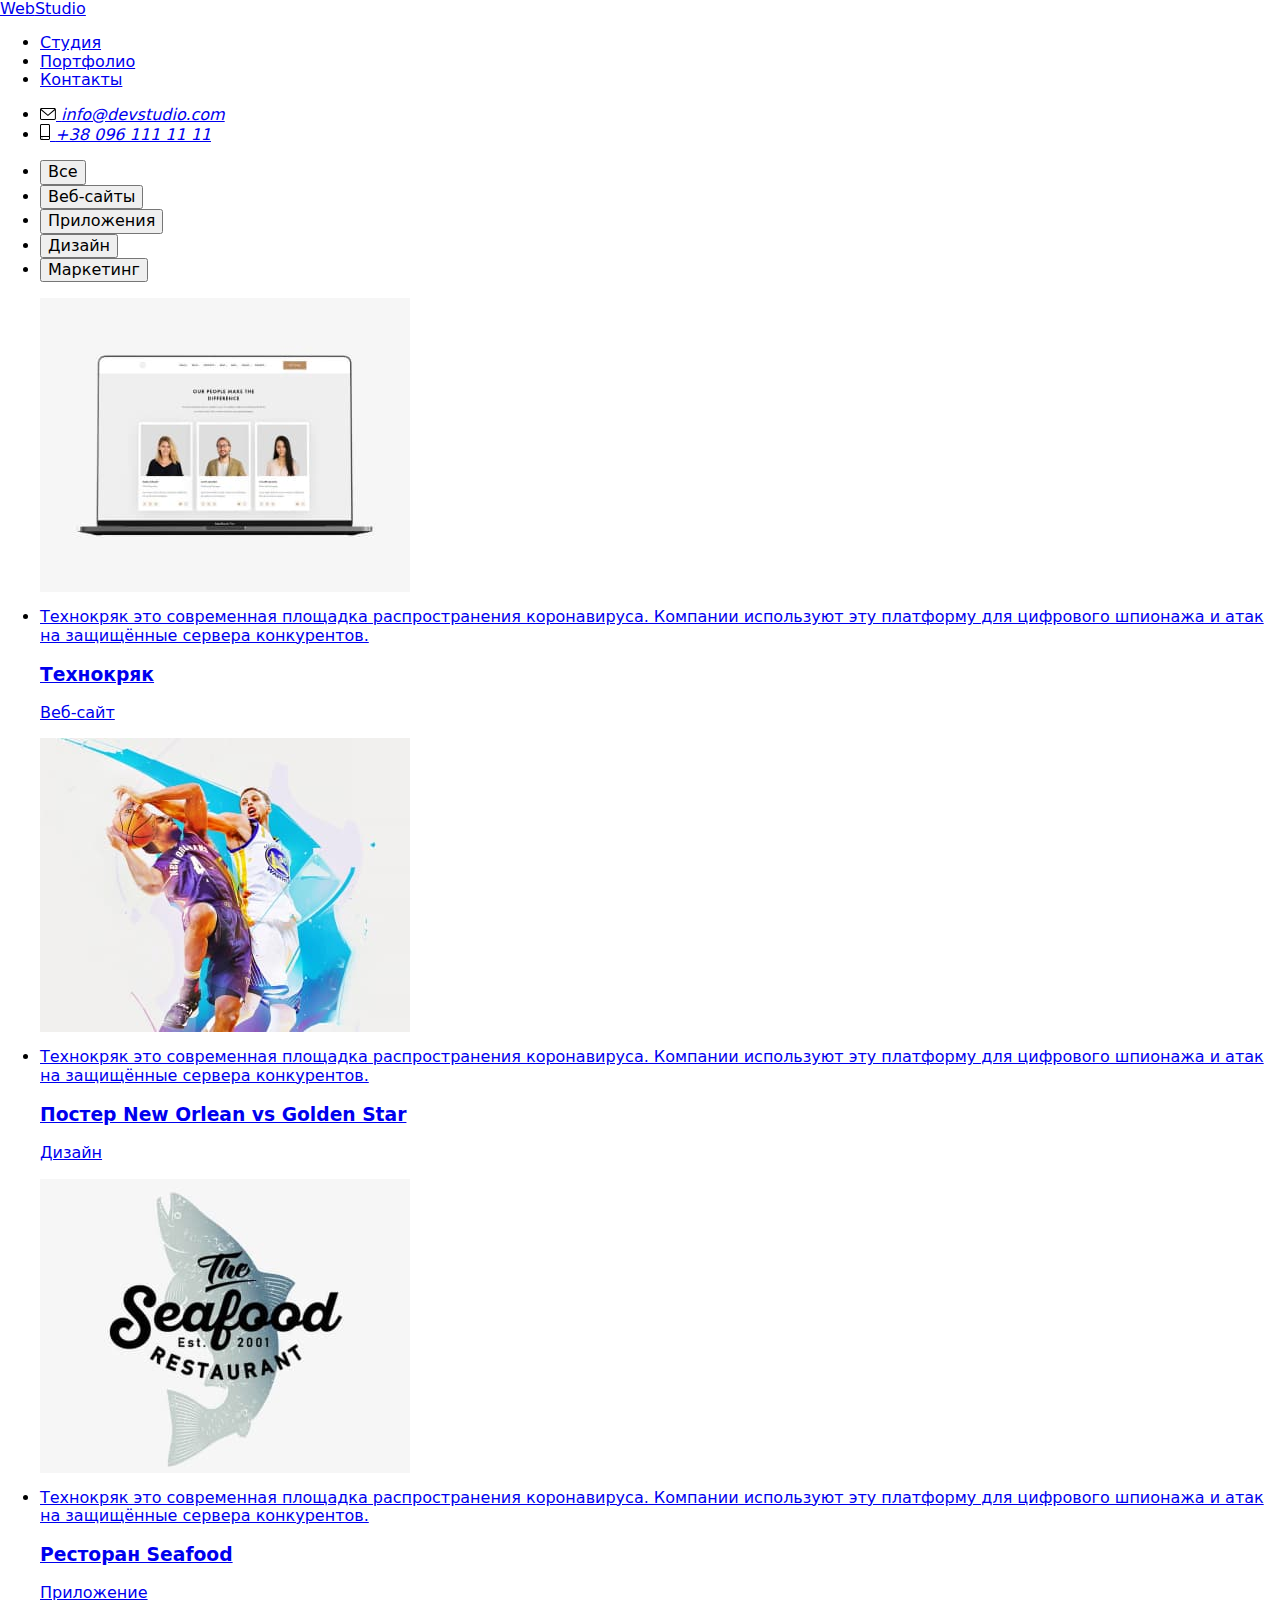
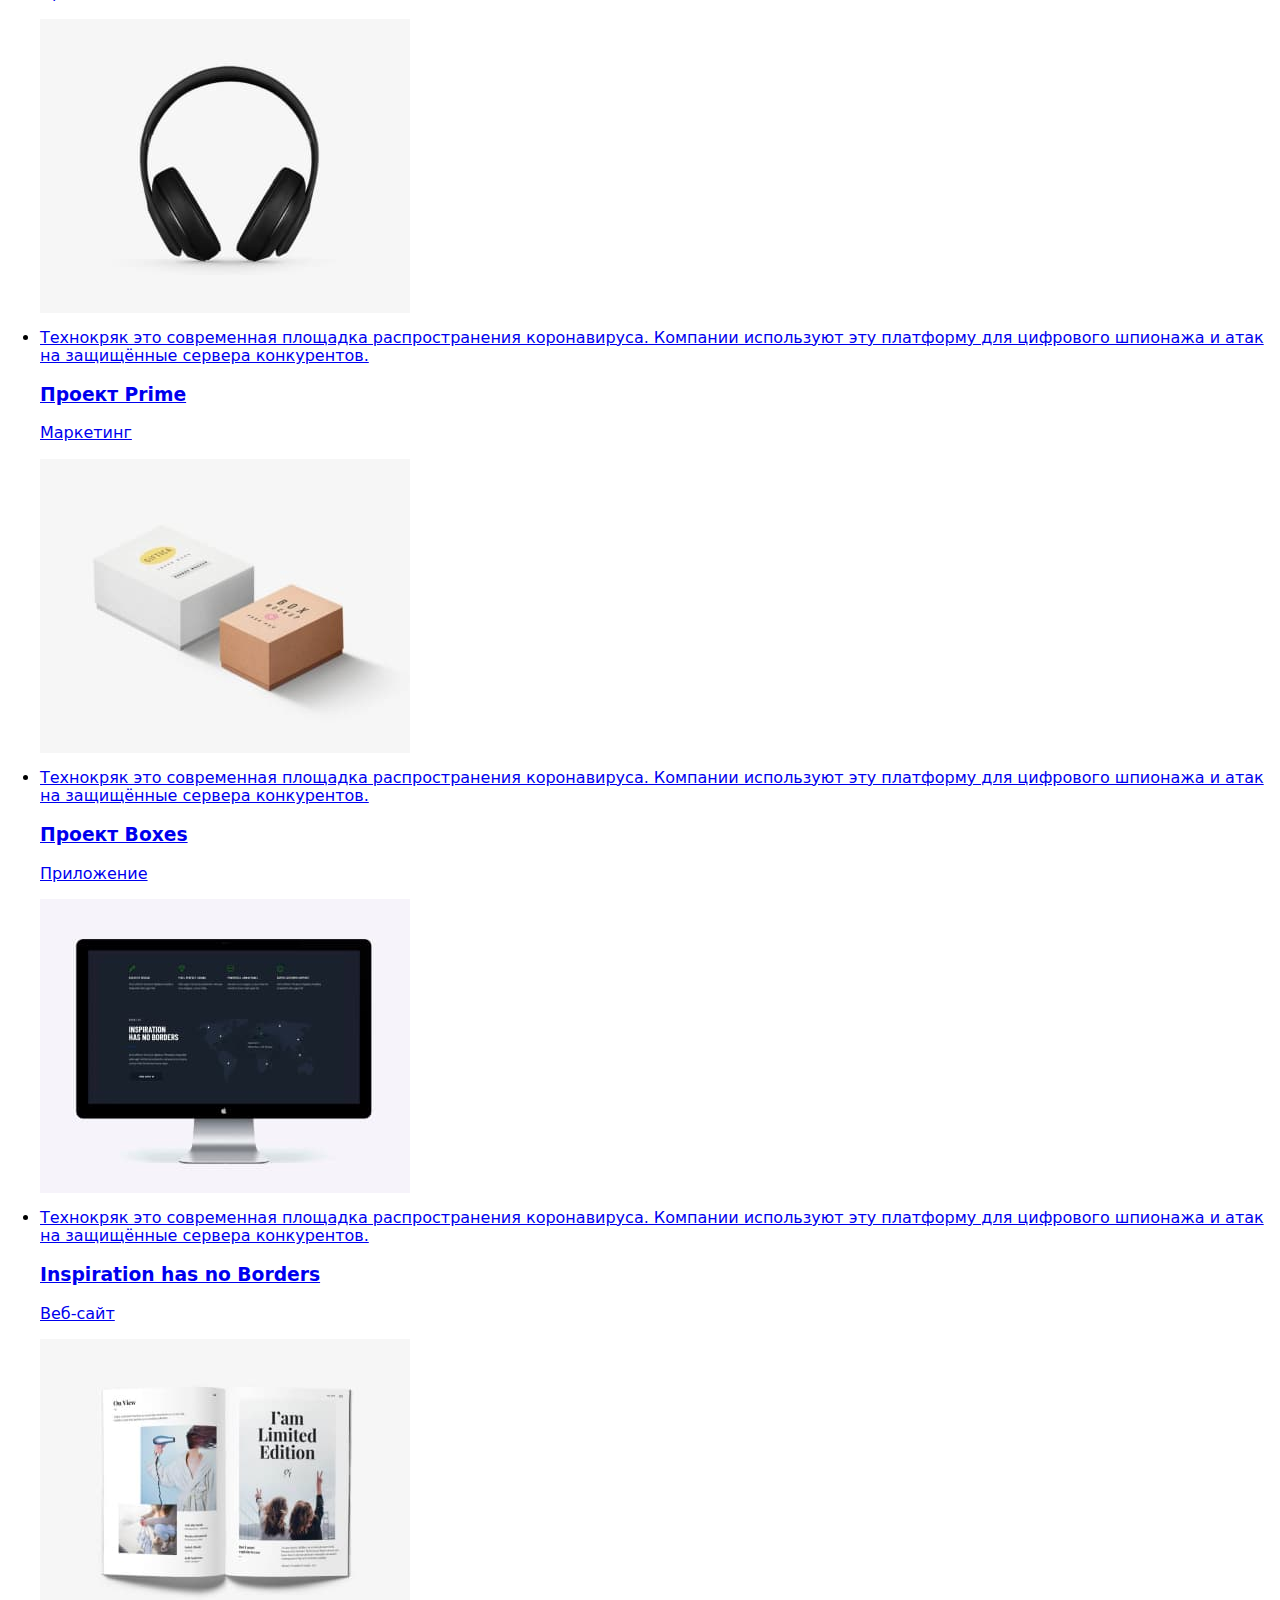
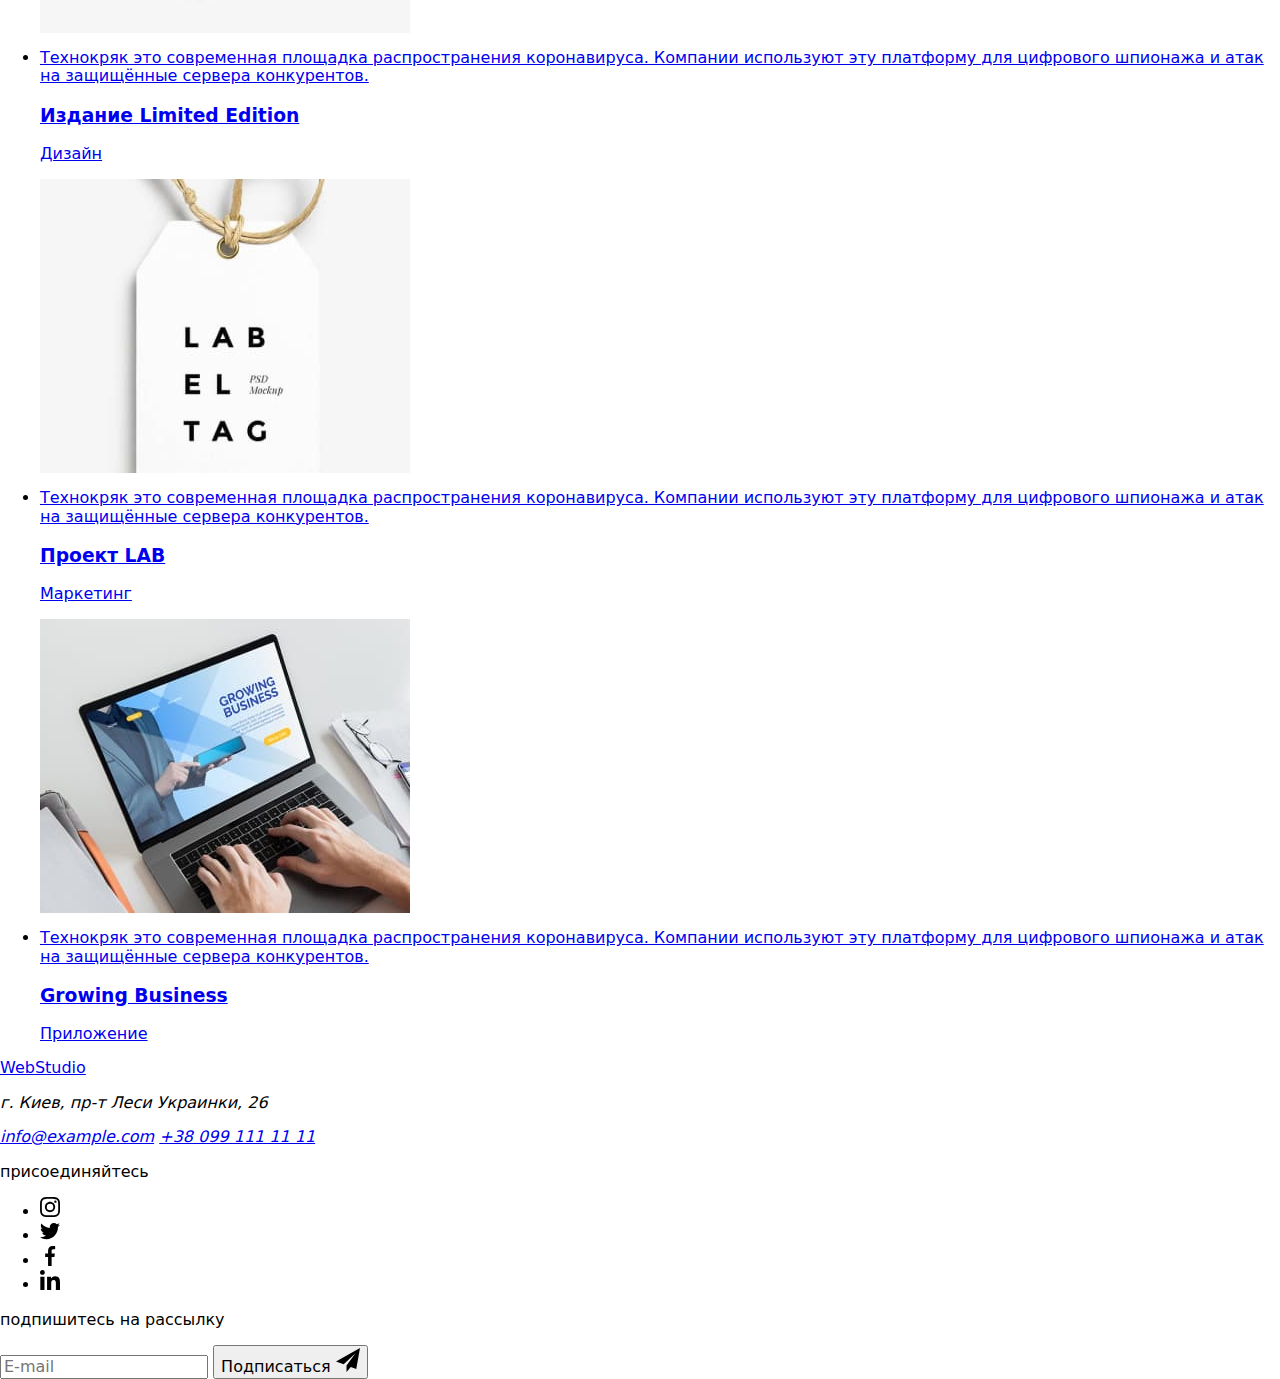
==== portfolio.html @ c67e53ad "initial commit" ====
<!DOCTYPE html>
<html lang="en">
<head>
    <meta charset="UTF-8">
    <meta name="viewport" content="width=device-width, initial-scale=1.0">
    
    <link rel="stylesheet" href="https://cdnjs.cloudflare.com/ajax/libs/modern-normalize/1.0.0/modern-normalize.min.css">
    <link href="https://fonts.googleapis.com/css2?family=Raleway:wght@700&family=Roboto:wght@400;500;700;900&display=swap"
        rel="stylesheet">
    
    <link rel="stylesheet" href="./css/main.min.css">
    <title>Portfolio</title>
</head>

<body>
    <header class="header-def">
        <div class="container">
            <nav class="page-nav">
                <a href="./index.html" class="logo"><span class="logo-blue">Web</span>Studio</a>
                <ul class="nav-list list">
                    <li class="item"><a href="./index.html" class="link">Студия</a></li>
                    <li class="item"><a href="./portfolio.html" class="portfolio link">Портфолио</a> </li>
                    <li class="item"><a href="#" class="link">Контакты</a></li>
                </ul>
            </nav>
            <address class="page-address">
                <ul class="address-list list">
                    <li class="item">
                        <a href="mailto:info@devstudio.com" class="reach link">
                            <svg class="icon" width="16" height="12">
                                <use href="./images/icons/sprite.svg#icon-envelope"></use>
                            </svg>
                            <span>info@devstudio.com</span>
                        </a>
                    </li>
                    <li class="item">
                        <a href="tel:+380961111111" class="reach link">
                            <svg class="icon" width="10" height="16">
                                <use href="./images/icons/sprite.svg#icon-smartphone"></use>
                            </svg>
                            <span class="spant">+38 096 111 11 11</span>
                        </a>
                    </li>
                </ul>
            </address>
        </div>
    </header>
    <main>
        <!-- Hero -->
        <!-- Portfolio -->
        <section class="portfolio">
            <!-- <h1>Портфолио</h1> -->
            <!-- <h2>Фильтр<h2> -->            
            <div class="container">
                <ul class="buttons">
                    <li class="item"><button type="button" class="btn" onclick="myFunctionAll()">Все</button></li>
                    <li class="item"><button type="button" class="btn" onclick="myFunctionWeb()">Веб-сайты</button></li>
                    <li class="item"><button type="button" class="btn" onclick="myFunctionApp()">Приложения</button></li>
                    <li class="item"><button type="button" class="btn" onclick="myFunctionDes()">Дизайн</button></li>
                    <li class="item"><button type="button" class="btn" onclick="myFunctionMar()">Маркетинг</button></li>
                </ul>   
            <!-- <h2>Список портфолио</h2> -->
                <ul class="portfolio-list">
                    <li class="portfolio-items W">
                        <a href="#" class="link"><img src="./images-portfolio/imgg(1).jpg" alt="Веб-сайт" width="370">
                            <div class="description-thumb">
                                <p class="description">Технокряк это современная площадка распространения коронавируса. Компании используют эту платформу для цифрового
                                шпионажа и атак на защищённые сервера конкурентов.</p>
                            </div>                            
                            <div class="border">
                                <h3>Технокряк</h3>
                                <p class="item-description">Веб-сайт</p>
                            </div>                            
                        </a>
                    </li>
                    <li class="portfolio-items D">
                        <a href="#" class="link"><img src="./images-portfolio/imgg(2).jpg" alt="Дизайн" width="370">
                            <div class="description-thumb">
                                <p class="description">Технокряк это современная площадка распространения коронавируса. Компании используют эту
                                    платформу для цифрового
                                    шпионажа и атак на защищённые сервера конкурентов.</p>
                            </div>
                            <div class="border">
                                <h3>Постер New Orlean vs Golden Star</h3>
                                <p class="item-description">Дизайн</p>
                            </div>                            
                        </a>
                    </li>
                    <li class="portfolio-items P">
                        <a href="#" class="link"><img src="./images-portfolio/imgg(3).jpg" alt="Приложение" width="370">
                            <div class="description-thumb">
                                <p class="description">Технокряк это современная площадка распространения коронавируса. Компании используют эту
                                    платформу для цифрового
                                    шпионажа и атак на защищённые сервера конкурентов.</p>
                            </div>
                            <div class="border">
                                <h3>Ресторан Seafood</h3>
                                <p class="item-description">Приложение</p>
                            </div>                            
                        </a>
                    </li>
                    <li class="portfolio-items M">
                        <a href="#" class="link"><img src="./images-portfolio/imgg(4).jpg" alt="Маркетинг" width="370">
                            <div class="description-thumb">
                                <p class="description">Технокряк это современная площадка распространения коронавируса. Компании используют эту
                                    платформу для цифрового
                                    шпионажа и атак на защищённые сервера конкурентов.</p>
                            </div>
                            <div class="border">
                                <h3>Проект Prime</h3>
                                <p class="item-description">Маркетинг</p>
                            </div>                            
                        </a>
                    </li>
                    <li class="portfolio-items P">
                        <a href="#" class="link"><img src="./images-portfolio/imgg(5).jpg" alt="Приложение" width="370">
                            <div class="description-thumb">
                                <p class="description">Технокряк это современная площадка распространения коронавируса. Компании используют эту
                                    платформу для цифрового
                                    шпионажа и атак на защищённые сервера конкурентов.</p>
                            </div>
                            <div class="border">
                                <h3>Проект Boxes</h3>
                                <p class="item-description">Приложение</p>
                            </div>                            
                        </a>
                    </li>
                    <li class="portfolio-items W">
                        <a href="#" class="link"><img src="./images-portfolio/imgg(6).jpg" alt="Веб-сайт" width="370">
                            <div class="description-thumb">
                                <p class="description">Технокряк это современная площадка распространения коронавируса. Компании используют эту
                                    платформу для цифрового
                                    шпионажа и атак на защищённые сервера конкурентов.</p>
                            </div>
                            <div class="border">
                                <h3>Inspiration has no Borders</h3>
                                <p class="item-description">Веб-сайт</p>
                            </div>                            
                        </a>
                    </li>
                    <li class="portfolio-items D">
                        <a href="#" class="link"><img src="./images-portfolio/imgg(7).jpg" alt="Дизайн" width="370">
                            <div class="description-thumb">
                                <p class="description">Технокряк это современная площадка распространения коронавируса. Компании используют эту
                                    платформу для цифрового
                                    шпионажа и атак на защищённые сервера конкурентов.</p>
                            </div>
                            <div class="border">
                                <h3>Издание Limited Edition</h3>
                                <p class="item-description">Дизайн</p>
                            </div>                            
                        </a>
                    </li>
                    <li class="portfolio-items M">
                        <a href="#" class="link"><img src="./images-portfolio/imgg(8).jpg" alt="Маркетинг" width="370">
                            <div class="description-thumb">
                                <p class="description">Технокряк это современная площадка распространения коронавируса. Компании используют эту
                                    платформу для цифрового
                                    шпионажа и атак на защищённые сервера конкурентов.</p>
                            </div>
                            <div class="border">
                                <h3>Проект LAB</h3>
                                <p class="item-description">Маркетинг</p>
                            </div>                            
                        </a>
                    </li>
                    <li class="portfolio-items P">
                        <a href="#" class="link"><img src="./images-portfolio/imgg(9).jpg" alt="Приложение" width="370">
                            <div class="description-thumb">
                                <p class="description">Технокряк это современная площадка распространения коронавируса. Компании используют эту
                                    платформу для цифрового
                                    шпионажа и атак на защищённые сервера конкурентов.</p>
                            </div>
                            <div class="border">
                                <h3>Growing Business</h3>
                                <p class="item-description">Приложение</p>
                            </div>                            
                        </a>
                    </li>
                </ul>
            </div>            
        </section>
    </main>
    <footer>
        <div class="container">
            <div class="footer-section-1">
                <a href="./index.html" class="logo"><span class="logo-blue">Web</span>Studio</a>
                <address>
                    <p class="adress">г. Киев, пр-т Леси Украинки, 26</p>
                    <a href="mailto:info@example.com" class="link">info@example.com</a>
                    <a href="tel:+380991111111" class="link">+38 099 111 11 11</a>
                </address>
            </div>
            <div class="footer-section-2">
                <p class="text">присоединяйтесь</p>
                <ul class="foot-link">
                    <li class="foot-item">
                        <a href="#" class="icon-link">
                            <svg class="icon" width="20" height="20">
                                <use href="./images/icons/sprite.svg#icon-instagram-2"></use>
                            </svg>
                        </a>
                    </li>
                    <li class="foot-item">
                        <a href="#" class="icon-link">
                            <svg class="icon" width="20" height="20">
                                <use href="./images/icons/sprite.svg#icon-twitter-1"></use>
                            </svg>
                        </a>
                    </li>
                    <li class="foot-item">
                        <a href="#" class="icon-link">
                            <svg class="icon" width="20" height="20">
                                <use href="./images/icons/sprite.svg#icon-facebook-1"></use>
                            </svg>
                        </a>
                    </li>
                    <li class="foot-item">
                        <a href="#" class="icon-link">
                            <svg class="icon" width="20" height="20">
                                <use href="./images/icons/sprite.svg#icon-linkedin-1"></use>
                            </svg>
                        </a>
                    </li>
                </ul>
            </div>
            <div class="footer-section-3">
                <p class="text">подпишитесь на рассылку</p>
                <form class="foot-form" action="#" autocomplete="off">
                    <input class="foot-input" placeholder="E-mail" type="email" name="email" id="email-sign" />
                    <button class="sign-button" type="submit">
                        <span class="sign-name">Подписаться</span>
                        <svg class="sign-icon" width="24" height="24">
                            <use href="./images/icons/sprite.svg#icon-icon-send"></use>
                        </svg>
                    </button>
                </form>
            </div>
        </div>
    </footer>
    <script src="./js/modal.js"></script>
</body>
</html>
---- css/main.min.css ----
*,*::before,*::after{-webkit-box-sizing:border-box;box-sizing:border-box}img{display:block;max-width:100%;height:auto}.visually-hidden{position:absolute;width:1px;height:1px;margin:-1px;border:0;padding:0;white-space:nowrap;-webkit-clip-path:inset(100%);clip-path:inset(100%);clip:rect(0 0 0 0);overflow:hidden}
/*# sourceMappingURL=main.min.css.map */
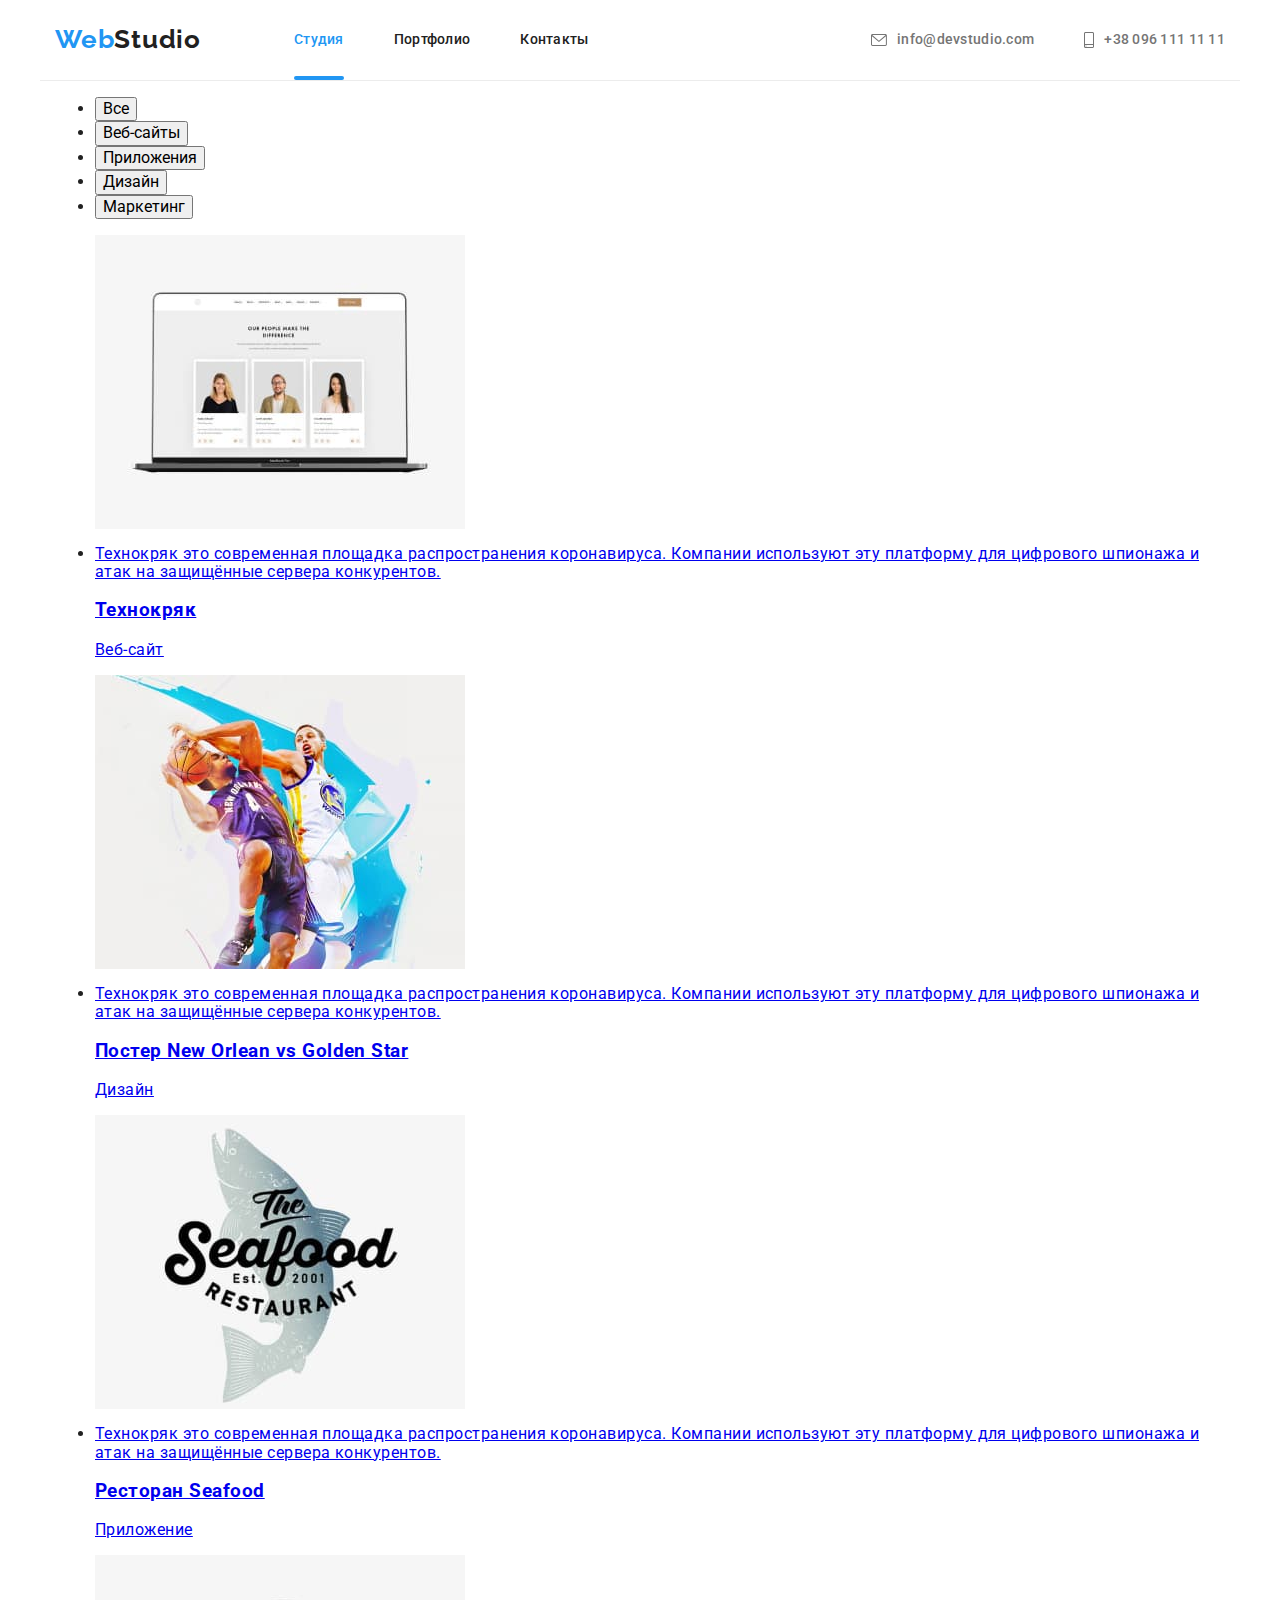
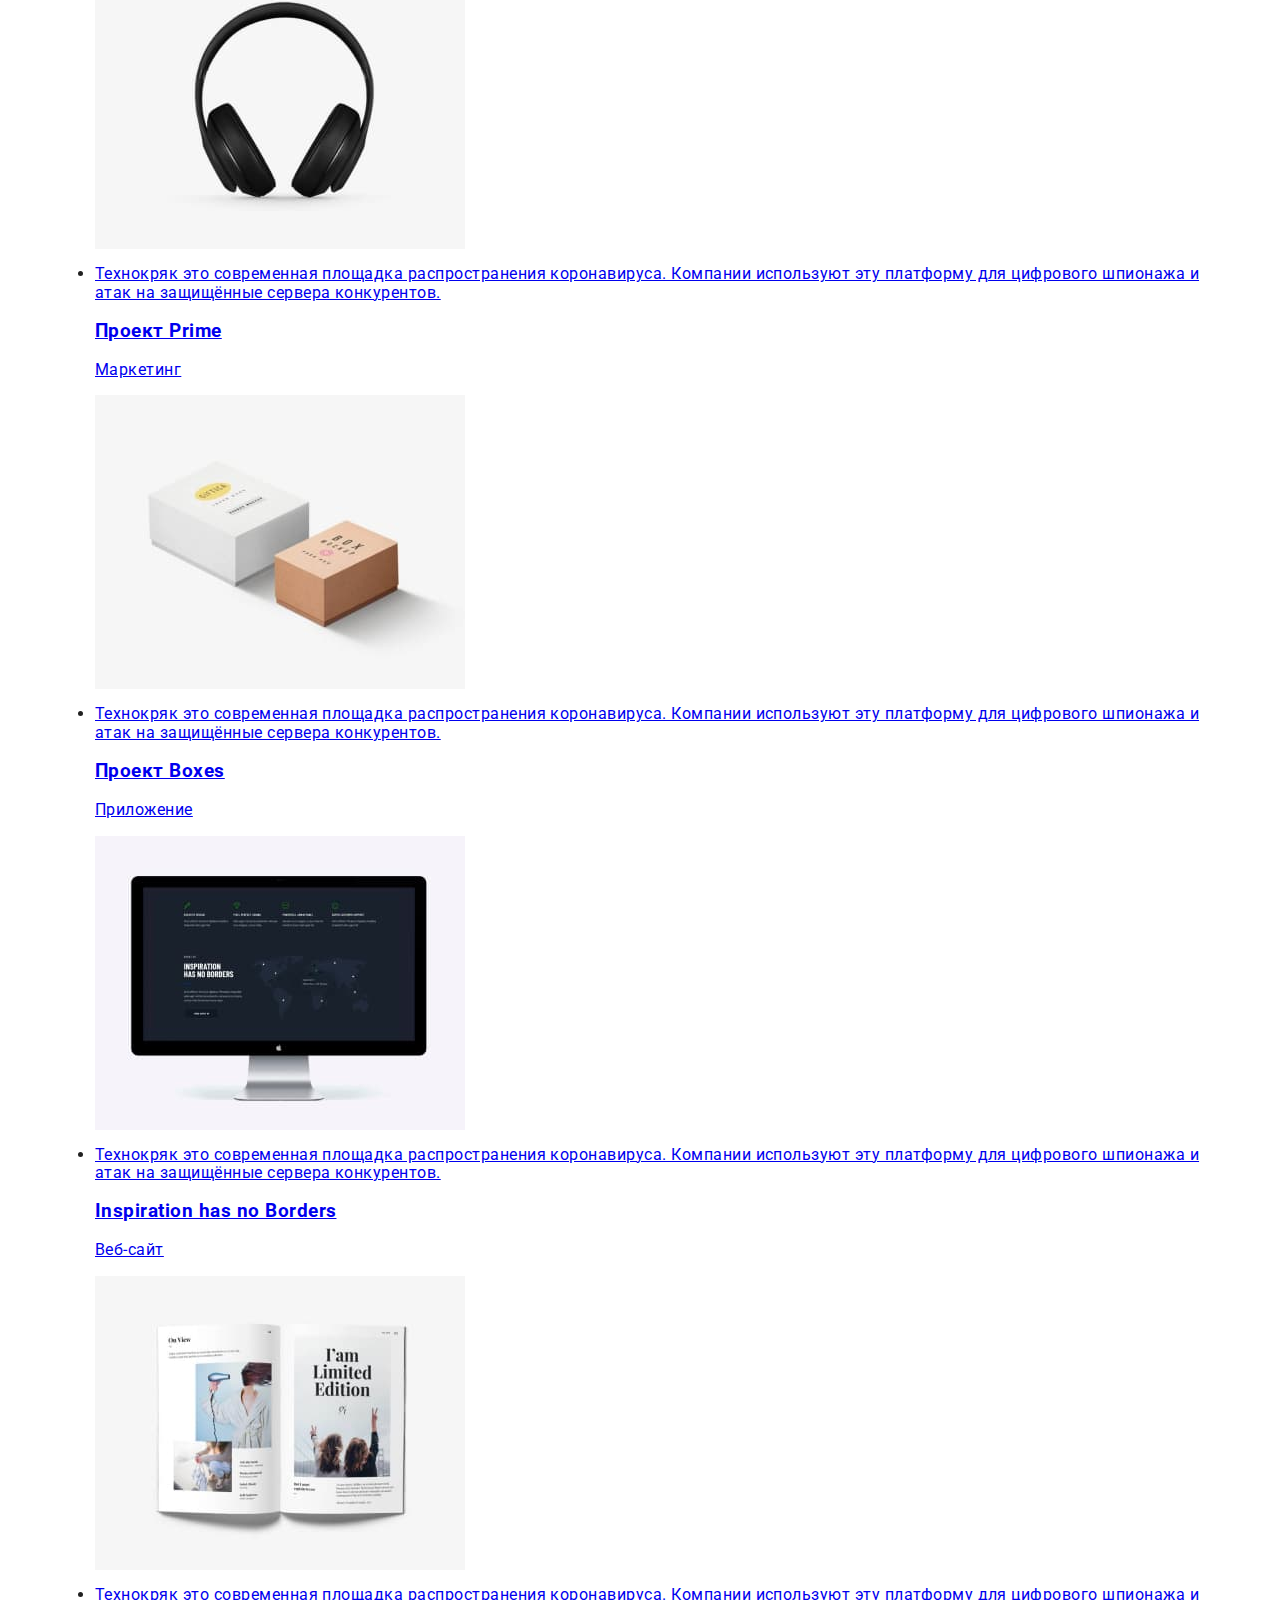
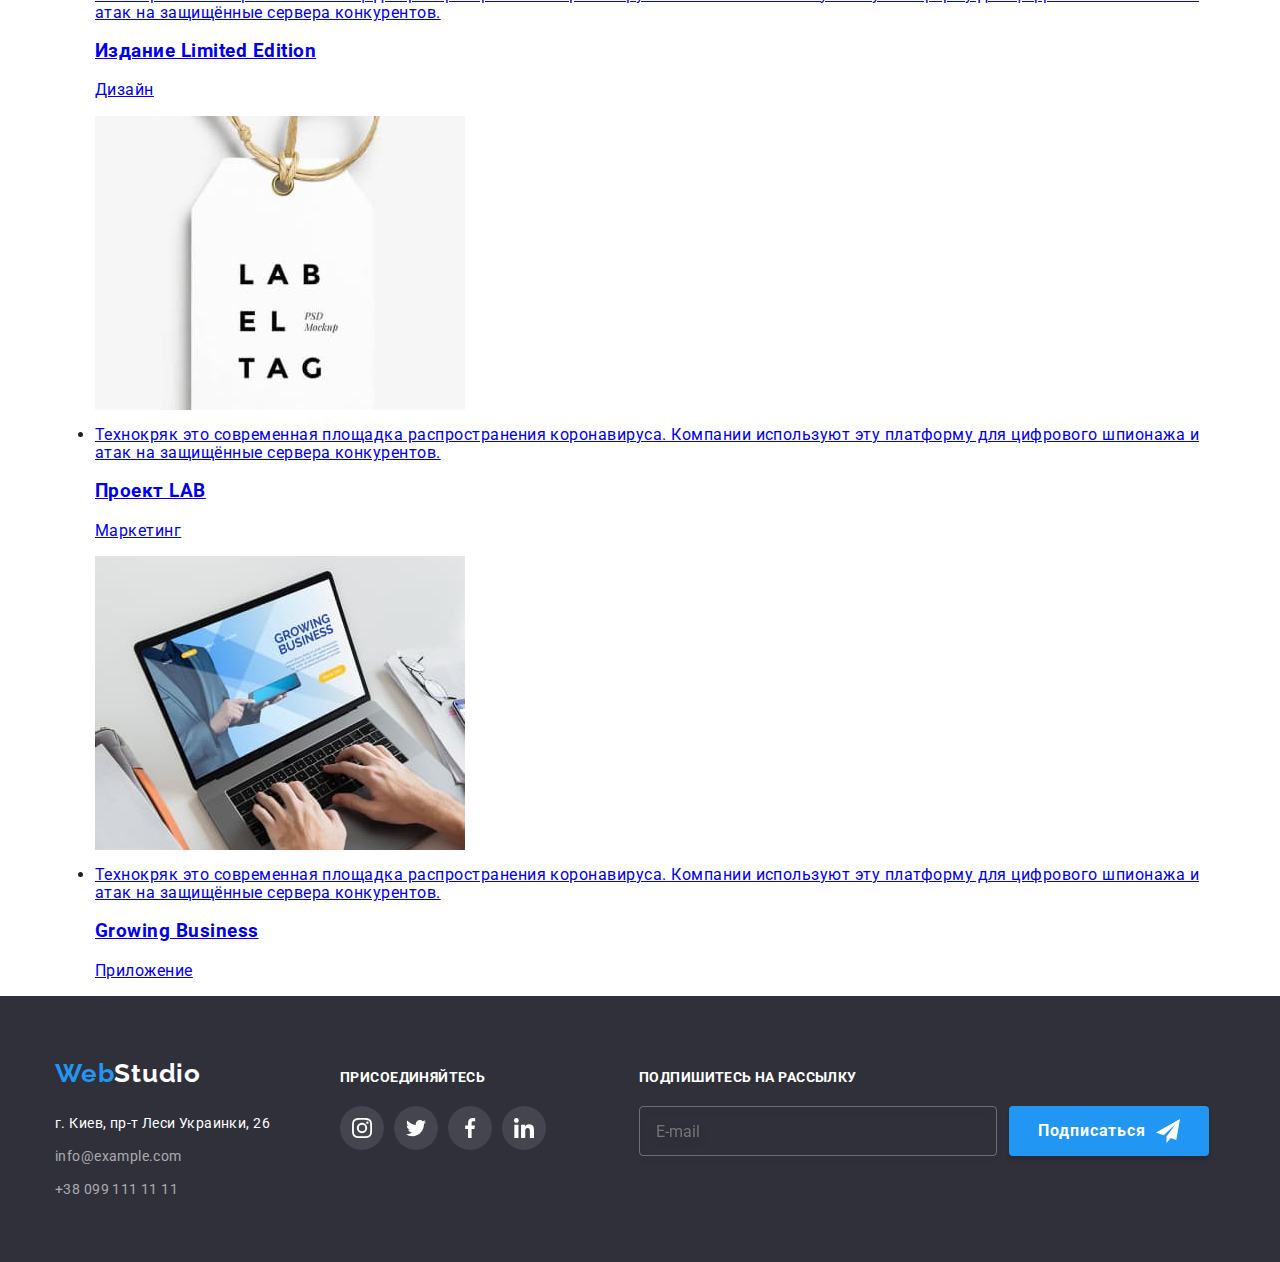
==== commit b8f8f83c: "under work" ====
--- a/portfolio.html
+++ b/portfolio.html
@@ -17,14 +17,14 @@
         <div class="container">
             <nav class="page-nav">
                 <a href="./index.html" class="logo"><span class="logo-blue">Web</span>Studio</a>
-                <ul class="nav-list list">
-                    <li class="item"><a href="./index.html" class="link">Студия</a></li>
-                    <li class="item"><a href="./portfolio.html" class="portfolio link">Портфолио</a> </li>
+                <ul class="nav-list">
+                    <li class="item"><a href="./index.html" class="studio link">Студия</a></li>
+                    <li class="item"><a href="./portfolio.html" class="link">Портфолио</a> </li>
                     <li class="item"><a href="#" class="link">Контакты</a></li>
                 </ul>
             </nav>
             <address class="page-address">
-                <ul class="address-list list">
+                <ul class="address-list">
                     <li class="item">
                         <a href="mailto:info@devstudio.com" class="reach link">
                             <svg class="icon" width="16" height="12">
@@ -38,7 +38,7 @@
                             <svg class="icon" width="10" height="16">
                                 <use href="./images/icons/sprite.svg#icon-smartphone"></use>
                             </svg>
-                            <span class="spant">+38 096 111 11 11</span>
+                            <span>+38 096 111 11 11</span>
                         </a>
                     </li>
                 </ul>
@@ -185,7 +185,7 @@
         <div class="container">
             <div class="footer-section-1">
                 <a href="./index.html" class="logo"><span class="logo-blue">Web</span>Studio</a>
-                <address>
+                <address class="contact">
                     <p class="adress">г. Киев, пр-т Леси Украинки, 26</p>
                     <a href="mailto:info@example.com" class="link">info@example.com</a>
                     <a href="tel:+380991111111" class="link">+38 099 111 11 11</a>
--- a/css/main.min.css
+++ b/css/main.min.css
@@ -1,2 +1,2 @@
-*,*::before,*::after{-webkit-box-sizing:border-box;box-sizing:border-box}img{display:block;max-width:100%;height:auto}.visually-hidden{position:absolute;width:1px;height:1px;margin:-1px;border:0;padding:0;white-space:nowrap;-webkit-clip-path:inset(100%);clip-path:inset(100%);clip:rect(0 0 0 0);overflow:hidden}
+*,*::before,*::after{-webkit-box-sizing:border-box;box-sizing:border-box}img{display:block;max-width:100%;height:auto}.visually-hidden{position:absolute;width:1px;height:1px;margin:-1px;border:0;padding:0;white-space:nowrap;-webkit-clip-path:inset(100%);clip-path:inset(100%);clip:rect(0 0 0 0);overflow:hidden}.page-address .address-list,.page-nav .nav-list{list-style-type:none;margin:0;padding:0}.container{width:1200px;padding-left:15px;padding-right:15px;margin-left:auto;margin-right:auto}body{background-color:#fff;color:#212121;font-family:"Roboto",sans-serif;font-weight:400;letter-spacing:.03em}.header-def .container{display:-webkit-box;display:-ms-flexbox;display:flex;-webkit-box-align:center;-ms-flex-align:center;align-items:center;border-bottom:1px solid #ececec}.header-def .link{display:-webkit-box;display:-ms-flexbox;display:flex;-webkit-box-align:center;-ms-flex-align:center;align-items:center;padding-top:32px;padding-bottom:32px;font-style:normal;font-weight:500;font-size:14px;line-height:1.14;letter-spacing:.02em;text-decoration:none;color:#212121;-webkit-transition:color 250ms cubic-bezier(0.4, 0, 0.2, 1);transition:color 250ms cubic-bezier(0.4, 0, 0.2, 1)}.header-def .link:hover,.header-def .link:focus{color:#2196f3}.header-def .item{position:relative}.page-nav{display:-webkit-box;display:-ms-flexbox;display:flex;-webkit-box-align:center;-ms-flex-align:center;align-items:center}.page-nav .nav-list{display:-webkit-box;display:-ms-flexbox;display:flex;margin-left:93px}.page-nav .item:not(:first-child){margin-left:50px}.page-nav .studio,.page-nav .portfolio,.page-nav .contacts{color:#2196f3}.page-nav .studio::after,.page-nav .portfolio::after,.page-nav .contacts::after{content:"";display:block;position:absolute;bottom:0;left:0;width:100%;height:4px;border-radius:2px;background-color:#2196f3}.page-address{margin-left:auto}.page-address .address-list{display:-webkit-box;display:-ms-flexbox;display:flex;-webkit-box-align:center;-ms-flex-align:center;align-items:center}.page-address .icon{margin-right:10px;fill:currentColor}.page-address .item:last-child{margin-left:50px}.page-address .reach{color:#757575}.logo{font-family:"Raleway",sans-serif;font-weight:700;font-size:26px;line-height:1.38;letter-spacing:.03em;text-decoration:none;color:#212121}.logo-blue{color:#2196f3}footer{background-color:#2f303a}footer .container{padding-top:60px;padding-bottom:60px;display:-webkit-box;display:-ms-flexbox;display:flex;-webkit-box-align:baseline;-ms-flex-align:baseline;align-items:baseline}.footer-section-1 .logo{color:#fff}.footer-section-1 .contact{display:-webkit-box;display:-ms-flexbox;display:flex;-ms-flex-wrap:wrap;flex-wrap:wrap;-webkit-box-orient:vertical;-webkit-box-direction:normal;-ms-flex-direction:column;flex-direction:column;margin-top:20px}.footer-section-1 .adress{margin-top:0px;margin-bottom:0px;color:#fff;font-style:normal;font-size:14px;line-height:1.71;letter-spacing:.03em}.footer-section-1 .link{margin-top:9px;color:#ffffff99;font-style:normal;font-size:14px;line-height:1.71;letter-spacing:.03em;text-decoration:none}.footer-section-2{margin-left:70px}.footer-section-2 .text{margin-top:0px;margin-bottom:20px;font-weight:700;font-size:14px;line-height:1.14;text-transform:uppercase;letter-spacing:.03em;color:#fff}.footer-section-2 .foot-link{display:-webkit-box;display:-ms-flexbox;display:flex;-webkit-box-align:center;-ms-flex-align:center;align-items:center;list-style-type:none;margin:0;padding:0}.footer-section-2 .foot-item:not(:first-child){margin-left:10px}.footer-section-2 .icon-link{display:-webkit-box;display:-ms-flexbox;display:flex;-webkit-box-pack:center;-ms-flex-pack:center;justify-content:center;-webkit-box-align:center;-ms-flex-align:center;align-items:center;width:44px;height:44px;border-radius:50%;line-height:0px;background-color:#ffffff1a;-webkit-transition:background-color 250ms cubic-bezier(0.4, 0, 0.2, 1);transition:background-color 250ms cubic-bezier(0.4, 0, 0.2, 1)}.footer-section-2 .icon-link:hover,.footer-section-2 .icon-link:focus{background-color:#2196f3}.footer-section-2 .icon{fill:#fff}.footer-section-3{margin-left:93px}.footer-section-3 .text{margin-top:0px;margin-bottom:20px;font-weight:700;font-size:14px;line-height:1.14;text-transform:uppercase;letter-spacing:.03em;color:#fff}.footer-section-3 .foot-form{display:-webkit-box;display:-ms-flexbox;display:flex}.footer-section-3 .foot-input{padding:0px 16px;margin-right:12px;width:358px;height:50px;border:1px solid rgba(255,255,255,.3);-webkit-filter:drop-shadow(0px 4px 4px rgba(0, 0, 0, 0.15));filter:drop-shadow(0px 4px 4px rgba(0, 0, 0, 0.15));border-radius:4px;outline:transparent;background-color:transparent;color:rgba(255,255,255,.6)}.footer-section-3 .sign-button{display:-webkit-inline-box;display:-ms-inline-flexbox;display:inline-flex;-webkit-box-align:center;-ms-flex-align:center;align-items:center;-webkit-box-pack:center;-ms-flex-pack:center;justify-content:center;width:200px;height:50px;background-color:#2196f3;border-color:transparent;-webkit-box-shadow:0px 4px 4px rgba(0,0,0,.15);box-shadow:0px 4px 4px rgba(0,0,0,.15);border-radius:4px;cursor:pointer}.footer-section-3 .sign-name{margin-right:10px;font-weight:700;font-size:16px;line-height:1.87;letter-spacing:.06em;color:#fff}.footer-section-3 .sign-icon{fill:#fff}
 /*# sourceMappingURL=main.min.css.map */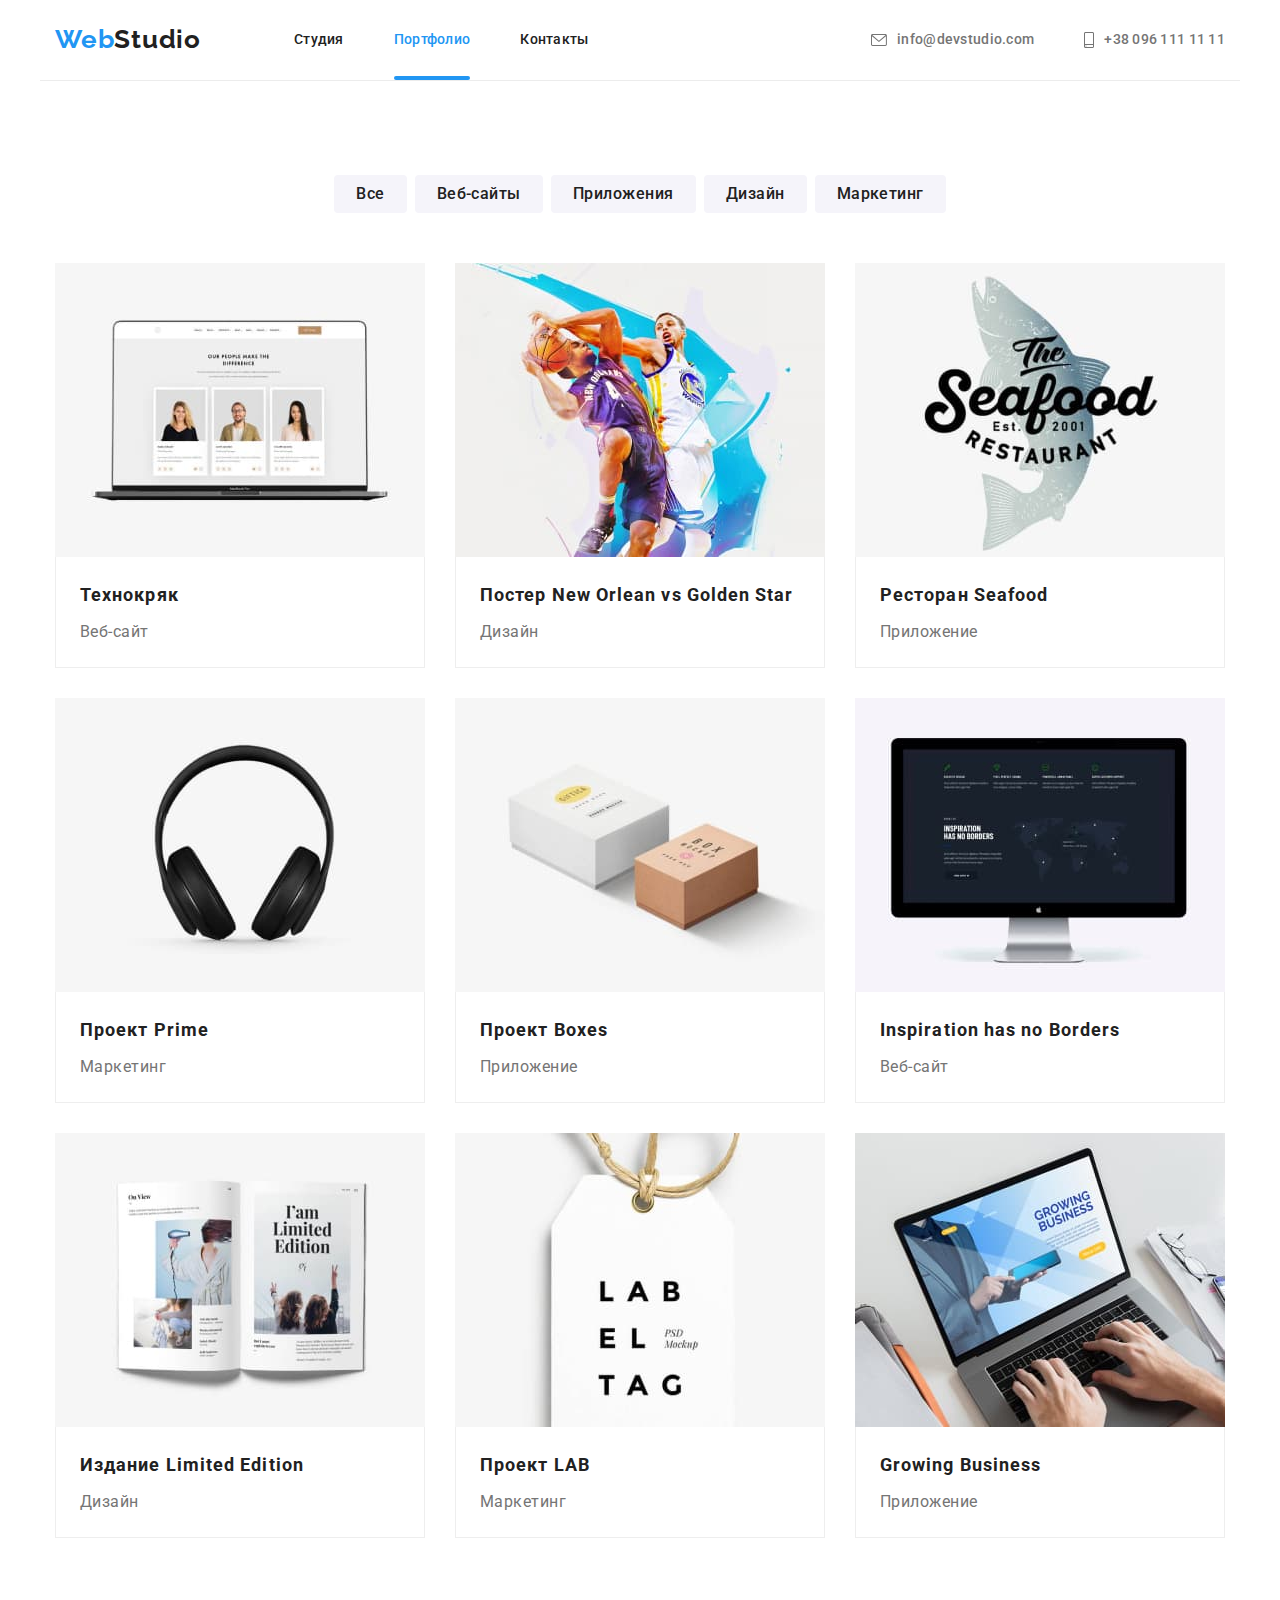
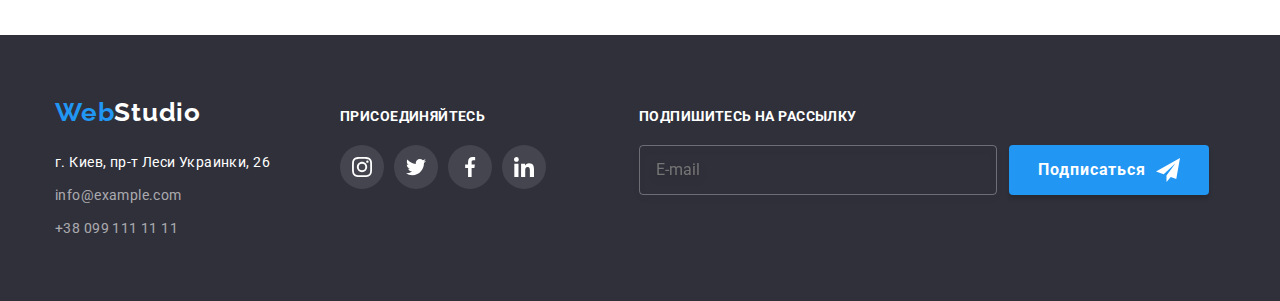
==== commit c39eb528: "final" ====
--- a/portfolio.html
+++ b/portfolio.html
@@ -18,8 +18,8 @@
             <nav class="page-nav">
                 <a href="./index.html" class="logo"><span class="logo-blue">Web</span>Studio</a>
                 <ul class="nav-list">
-                    <li class="item"><a href="./index.html" class="studio link">Студия</a></li>
-                    <li class="item"><a href="./portfolio.html" class="link">Портфолио</a> </li>
+                    <li class="item"><a href="./index.html" class="link">Студия</a></li>
+                    <li class="item"><a href="./portfolio.html" class="portfolio link">Портфолио</a> </li>
                     <li class="item"><a href="#" class="link">Контакты</a></li>
                 </ul>
             </nav>
--- a/css/main.min.css
+++ b/css/main.min.css
@@ -1,2 +1,2 @@
-*,*::before,*::after{-webkit-box-sizing:border-box;box-sizing:border-box}img{display:block;max-width:100%;height:auto}.visually-hidden{position:absolute;width:1px;height:1px;margin:-1px;border:0;padding:0;white-space:nowrap;-webkit-clip-path:inset(100%);clip-path:inset(100%);clip:rect(0 0 0 0);overflow:hidden}.page-address .address-list,.page-nav .nav-list{list-style-type:none;margin:0;padding:0}.container{width:1200px;padding-left:15px;padding-right:15px;margin-left:auto;margin-right:auto}body{background-color:#fff;color:#212121;font-family:"Roboto",sans-serif;font-weight:400;letter-spacing:.03em}.header-def .container{display:-webkit-box;display:-ms-flexbox;display:flex;-webkit-box-align:center;-ms-flex-align:center;align-items:center;border-bottom:1px solid #ececec}.header-def .link{display:-webkit-box;display:-ms-flexbox;display:flex;-webkit-box-align:center;-ms-flex-align:center;align-items:center;padding-top:32px;padding-bottom:32px;font-style:normal;font-weight:500;font-size:14px;line-height:1.14;letter-spacing:.02em;text-decoration:none;color:#212121;-webkit-transition:color 250ms cubic-bezier(0.4, 0, 0.2, 1);transition:color 250ms cubic-bezier(0.4, 0, 0.2, 1)}.header-def .link:hover,.header-def .link:focus{color:#2196f3}.header-def .item{position:relative}.page-nav{display:-webkit-box;display:-ms-flexbox;display:flex;-webkit-box-align:center;-ms-flex-align:center;align-items:center}.page-nav .nav-list{display:-webkit-box;display:-ms-flexbox;display:flex;margin-left:93px}.page-nav .item:not(:first-child){margin-left:50px}.page-nav .studio,.page-nav .portfolio,.page-nav .contacts{color:#2196f3}.page-nav .studio::after,.page-nav .portfolio::after,.page-nav .contacts::after{content:"";display:block;position:absolute;bottom:0;left:0;width:100%;height:4px;border-radius:2px;background-color:#2196f3}.page-address{margin-left:auto}.page-address .address-list{display:-webkit-box;display:-ms-flexbox;display:flex;-webkit-box-align:center;-ms-flex-align:center;align-items:center}.page-address .icon{margin-right:10px;fill:currentColor}.page-address .item:last-child{margin-left:50px}.page-address .reach{color:#757575}.logo{font-family:"Raleway",sans-serif;font-weight:700;font-size:26px;line-height:1.38;letter-spacing:.03em;text-decoration:none;color:#212121}.logo-blue{color:#2196f3}footer{background-color:#2f303a}footer .container{padding-top:60px;padding-bottom:60px;display:-webkit-box;display:-ms-flexbox;display:flex;-webkit-box-align:baseline;-ms-flex-align:baseline;align-items:baseline}.footer-section-1 .logo{color:#fff}.footer-section-1 .contact{display:-webkit-box;display:-ms-flexbox;display:flex;-ms-flex-wrap:wrap;flex-wrap:wrap;-webkit-box-orient:vertical;-webkit-box-direction:normal;-ms-flex-direction:column;flex-direction:column;margin-top:20px}.footer-section-1 .adress{margin-top:0px;margin-bottom:0px;color:#fff;font-style:normal;font-size:14px;line-height:1.71;letter-spacing:.03em}.footer-section-1 .link{margin-top:9px;color:#ffffff99;font-style:normal;font-size:14px;line-height:1.71;letter-spacing:.03em;text-decoration:none}.footer-section-2{margin-left:70px}.footer-section-2 .text{margin-top:0px;margin-bottom:20px;font-weight:700;font-size:14px;line-height:1.14;text-transform:uppercase;letter-spacing:.03em;color:#fff}.footer-section-2 .foot-link{display:-webkit-box;display:-ms-flexbox;display:flex;-webkit-box-align:center;-ms-flex-align:center;align-items:center;list-style-type:none;margin:0;padding:0}.footer-section-2 .foot-item:not(:first-child){margin-left:10px}.footer-section-2 .icon-link{display:-webkit-box;display:-ms-flexbox;display:flex;-webkit-box-pack:center;-ms-flex-pack:center;justify-content:center;-webkit-box-align:center;-ms-flex-align:center;align-items:center;width:44px;height:44px;border-radius:50%;line-height:0px;background-color:#ffffff1a;-webkit-transition:background-color 250ms cubic-bezier(0.4, 0, 0.2, 1);transition:background-color 250ms cubic-bezier(0.4, 0, 0.2, 1)}.footer-section-2 .icon-link:hover,.footer-section-2 .icon-link:focus{background-color:#2196f3}.footer-section-2 .icon{fill:#fff}.footer-section-3{margin-left:93px}.footer-section-3 .text{margin-top:0px;margin-bottom:20px;font-weight:700;font-size:14px;line-height:1.14;text-transform:uppercase;letter-spacing:.03em;color:#fff}.footer-section-3 .foot-form{display:-webkit-box;display:-ms-flexbox;display:flex}.footer-section-3 .foot-input{padding:0px 16px;margin-right:12px;width:358px;height:50px;border:1px solid rgba(255,255,255,.3);-webkit-filter:drop-shadow(0px 4px 4px rgba(0, 0, 0, 0.15));filter:drop-shadow(0px 4px 4px rgba(0, 0, 0, 0.15));border-radius:4px;outline:transparent;background-color:transparent;color:rgba(255,255,255,.6)}.footer-section-3 .sign-button{display:-webkit-inline-box;display:-ms-inline-flexbox;display:inline-flex;-webkit-box-align:center;-ms-flex-align:center;align-items:center;-webkit-box-pack:center;-ms-flex-pack:center;justify-content:center;width:200px;height:50px;background-color:#2196f3;border-color:transparent;-webkit-box-shadow:0px 4px 4px rgba(0,0,0,.15);box-shadow:0px 4px 4px rgba(0,0,0,.15);border-radius:4px;cursor:pointer}.footer-section-3 .sign-name{margin-right:10px;font-weight:700;font-size:16px;line-height:1.87;letter-spacing:.06em;color:#fff}.footer-section-3 .sign-icon{fill:#fff}
+*,*::before,*::after{-webkit-box-sizing:border-box;box-sizing:border-box}img{display:block;max-width:100%;height:auto}.visually-hidden{position:absolute;width:1px;height:1px;margin:-1px;border:0;padding:0;white-space:nowrap;-webkit-clip-path:inset(100%);clip-path:inset(100%);clip:rect(0 0 0 0);overflow:hidden}.portfolio-list,.buttons,.clients-list,.team-link,.team-list,.business-list,.qualities-list,.form .form-list,.footer-section-2 .foot-link,.page-address .address-list,.page-nav .nav-list{list-style-type:none;margin:0;padding:0}.form-list .form-textarea:focus-within,.form-list .form-input:focus-within,.form-list .form-item:focus-within{border-color:#2196f3;outline:transparent;fill:#2196f3}.container{width:1200px;padding-left:15px;padding-right:15px;margin-left:auto;margin-right:auto}body{background-color:#fff;color:#212121;font-family:"Roboto",sans-serif;font-weight:400;letter-spacing:.03em}.header-def .container{display:-webkit-box;display:-ms-flexbox;display:flex;-webkit-box-align:center;-ms-flex-align:center;align-items:center;border-bottom:1px solid #ececec}.header-def .link{display:-webkit-box;display:-ms-flexbox;display:flex;-webkit-box-align:center;-ms-flex-align:center;align-items:center;padding-top:32px;padding-bottom:32px;font-style:normal;font-weight:500;font-size:14px;line-height:1.14;letter-spacing:.02em;text-decoration:none;color:#212121;-webkit-transition:color 250ms cubic-bezier(0.4, 0, 0.2, 1);transition:color 250ms cubic-bezier(0.4, 0, 0.2, 1)}.header-def .link:hover,.header-def .link:focus{color:#2196f3}.header-def .item{position:relative}.page-nav{display:-webkit-box;display:-ms-flexbox;display:flex;-webkit-box-align:center;-ms-flex-align:center;align-items:center}.page-nav .nav-list{display:-webkit-box;display:-ms-flexbox;display:flex;margin-left:93px}.page-nav .item:not(:first-child){margin-left:50px}.page-nav .studio,.page-nav .portfolio,.page-nav .contacts{color:#2196f3}.page-nav .studio::after,.page-nav .portfolio::after,.page-nav .contacts::after{content:"";display:block;position:absolute;bottom:0;left:0;width:100%;height:4px;border-radius:2px;background-color:#2196f3}.page-address{margin-left:auto}.page-address .address-list{display:-webkit-box;display:-ms-flexbox;display:flex;-webkit-box-align:center;-ms-flex-align:center;align-items:center}.page-address .icon{margin-right:10px;fill:currentColor}.page-address .item:last-child{margin-left:50px}.page-address .reach{color:#757575}.logo{font-family:"Raleway",sans-serif;font-weight:700;font-size:26px;line-height:1.38;letter-spacing:.03em;text-decoration:none;color:#212121}.logo-blue{color:#2196f3}footer{background-color:#2f303a}footer .container{padding-top:60px;padding-bottom:60px;display:-webkit-box;display:-ms-flexbox;display:flex;-webkit-box-align:baseline;-ms-flex-align:baseline;align-items:baseline}.footer-section-1 .logo{color:#fff}.footer-section-1 .contact{display:-webkit-box;display:-ms-flexbox;display:flex;-ms-flex-wrap:wrap;flex-wrap:wrap;-webkit-box-orient:vertical;-webkit-box-direction:normal;-ms-flex-direction:column;flex-direction:column;margin-top:20px}.footer-section-1 .adress{margin-top:0px;margin-bottom:0px;color:#fff;font-style:normal;font-size:14px;line-height:1.71;letter-spacing:.03em}.footer-section-1 .link{margin-top:9px;color:#ffffff99;font-style:normal;font-size:14px;line-height:1.71;letter-spacing:.03em;text-decoration:none}.footer-section-2{margin-left:70px}.footer-section-2 .text{margin-top:0px;margin-bottom:20px;font-weight:700;font-size:14px;line-height:1.14;text-transform:uppercase;letter-spacing:.03em;color:#fff}.footer-section-2 .foot-link{display:-webkit-box;display:-ms-flexbox;display:flex;-webkit-box-align:center;-ms-flex-align:center;align-items:center}.footer-section-2 .foot-item:not(:first-child){margin-left:10px}.footer-section-2 .icon-link{display:-webkit-box;display:-ms-flexbox;display:flex;-webkit-box-pack:center;-ms-flex-pack:center;justify-content:center;-webkit-box-align:center;-ms-flex-align:center;align-items:center;width:44px;height:44px;border-radius:50%;line-height:0px;background-color:#ffffff1a;-webkit-transition:background-color 250ms cubic-bezier(0.4, 0, 0.2, 1);transition:background-color 250ms cubic-bezier(0.4, 0, 0.2, 1)}.footer-section-2 .icon-link:hover,.footer-section-2 .icon-link:focus{background-color:#2196f3}.footer-section-2 .icon{fill:#fff}.footer-section-3{margin-left:93px}.footer-section-3 .text{margin-top:0px;margin-bottom:20px;font-weight:700;font-size:14px;line-height:1.14;text-transform:uppercase;letter-spacing:.03em;color:#fff}.footer-section-3 .foot-form{display:-webkit-box;display:-ms-flexbox;display:flex}.footer-section-3 .foot-input{padding:0px 16px;margin-right:12px;width:358px;height:50px;border:1px solid rgba(255,255,255,.3);-webkit-filter:drop-shadow(0px 4px 4px rgba(0, 0, 0, 0.15));filter:drop-shadow(0px 4px 4px rgba(0, 0, 0, 0.15));border-radius:4px;outline:transparent;background-color:transparent;color:rgba(255,255,255,.6)}.footer-section-3 .sign-button{display:-webkit-inline-box;display:-ms-inline-flexbox;display:inline-flex;-webkit-box-align:center;-ms-flex-align:center;align-items:center;-webkit-box-pack:center;-ms-flex-pack:center;justify-content:center;width:200px;height:50px;background-color:#2196f3;border-color:transparent;-webkit-box-shadow:0px 4px 4px rgba(0,0,0,.15);box-shadow:0px 4px 4px rgba(0,0,0,.15);border-radius:4px;cursor:pointer}.footer-section-3 .sign-name{margin-right:10px;font-weight:700;font-size:16px;line-height:1.87;letter-spacing:.06em;color:#fff}.footer-section-3 .sign-icon{fill:#fff}.studio-hero{position:relative;background-color:#c4c4c4;background-image:-webkit-gradient(linear, left top, right top, from(#2f303a66), to(#2f303a66)),url(../images/backgrnd.jpg);background-image:linear-gradient(to right, #2f303a66, #2f303a66),url(../images/backgrnd.jpg);background-size:cover;color:#fff;text-align:center;max-width:1600px;margin:0 auto}.studio-hero .container{padding-top:200px;padding-bottom:200px}.studio-hero h1{margin-top:0px;margin-bottom:30px;font-weight:900;font-size:44px;line-height:1.36;letter-spacing:.06em;text-transform:uppercase}.studio-hero .link{display:inline-block;padding:10px 32px;text-decoration:none;color:#fff;font-weight:700;font-size:16px;line-height:1.87;letter-spacing:.06em;background:#2196f3;-webkit-box-shadow:0px 4px 4px rgba(0,0,0,.15);box-shadow:0px 4px 4px rgba(0,0,0,.15);border-radius:4px}.backdrop{position:fixed;top:0;left:0;z-index:9;width:100%;height:100%;background-color:rgba(0,0,0,.2);opacity:1;-webkit-transition:opacity 250ms cubic-bezier(0.4, 0, 0.2, 1);transition:opacity 250ms cubic-bezier(0.4, 0, 0.2, 1)}.backdrop.is-hidden{opacity:0;pointer-events:none}.backdrop.is-hidden .modal{-webkit-transform:translate(-50%, -50%) scale(0, 0);transform:translate(-50%, -50%) scale(0, 0)}.modal{position:absolute;top:50%;left:50%;-webkit-transform:translate(-50%, -50%) scale(1, 1);transform:translate(-50%, -50%) scale(1, 1);min-width:528px;min-height:581px;background-color:#fff;-webkit-box-shadow:0px 1px 3px rgba(0,0,0,.12),0px 1px 1px rgba(0,0,0,.14),0px 2px 1px rgba(0,0,0,.2);box-shadow:0px 1px 3px rgba(0,0,0,.12),0px 1px 1px rgba(0,0,0,.14),0px 2px 1px rgba(0,0,0,.2);border-radius:4px;-webkit-transition:-webkit-transform 250ms cubic-bezier(0.4, 0, 0.2, 1);transition:-webkit-transform 250ms cubic-bezier(0.4, 0, 0.2, 1);transition:transform 250ms cubic-bezier(0.4, 0, 0.2, 1);transition:transform 250ms cubic-bezier(0.4, 0, 0.2, 1), -webkit-transform 250ms cubic-bezier(0.4, 0, 0.2, 1)}.modal .close-modal{display:-webkit-box;display:-ms-flexbox;display:flex;-webkit-box-pack:center;-ms-flex-pack:center;justify-content:center;-webkit-box-align:center;-ms-flex-align:center;align-items:center;position:absolute;top:8px;right:8px;width:30px;height:30px;border:1px solid rgba(0,0,0,.1);border-radius:50%;cursor:pointer;-webkit-transition:fill 250ms cubic-bezier(0.4, 0, 0.2, 1);transition:fill 250ms cubic-bezier(0.4, 0, 0.2, 1)}.modal .close-modal:hover{fill:#2196f3}.form{padding:40px}.form .form-head{margin:0px;margin-bottom:12px;font-weight:700;font-size:20px;line-height:1.15;text-align:center;letter-spacing:.03em;color:#212121}.form .form-list{margin-bottom:20px}.form .legal{position:relative;display:-webkit-box;display:-ms-flexbox;display:flex;-webkit-box-pack:center;-ms-flex-pack:center;justify-content:center;-webkit-box-align:center;-ms-flex-align:center;align-items:center;margin-bottom:30px;cursor:pointer}.form .legal::before{content:"";width:16px;height:15px;border:2px solid #000;border-radius:4px;-webkit-transition:border-color 250ms cubic-bezier(0.4, 0, 0.2, 1),background-color 250ms cubic-bezier(0.4, 0, 0.2, 1);transition:border-color 250ms cubic-bezier(0.4, 0, 0.2, 1),background-color 250ms cubic-bezier(0.4, 0, 0.2, 1)}.form .legal-text{margin-left:7px;font-weight:400;font-size:14px;line-height:1.71;letter-spacing:.03em;color:#757575}.form .legal-link{font-weight:400;font-size:14px;line-height:1.71;letter-spacing:.03em;color:#2196f3}.form .submit-button{display:-webkit-inline-box;display:-ms-inline-flexbox;display:inline-flex;-webkit-box-align:center;-ms-flex-align:center;align-items:center;-webkit-box-pack:center;-ms-flex-pack:center;justify-content:center;width:200px;height:50px;color:#fff;background-color:#2196f3;-webkit-box-shadow:0px 4px 4px rgba(0,0,0,.15);box-shadow:0px 4px 4px rgba(0,0,0,.15);border-radius:4px;border-color:transparent;cursor:pointer}.form .submit-button:focus-within{background-color:#188ce8}.form .submit-name{font-weight:700;font-size:16px;line-height:1.87;letter-spacing:.06em}.form .legal-checkbox{position:absolute;width:1px;height:1px;overflow:hidden;clip:rect(0 0 0 0)}.form .legal-checkbox:checked+.legal::before{background-image:url(../images/icons/icon-check.svg);background-size:contain;background-origin:border-box;border-radius:4px;border-color:transparent;background-color:#2196f3}.form-list .form-item{position:relative;display:-webkit-box;display:-ms-flexbox;display:flex;-webkit-box-orient:vertical;-webkit-box-direction:normal;-ms-flex-direction:column;flex-direction:column;margin-bottom:10px}.form-list .form-label{margin-right:auto;margin-bottom:4px;font-weight:400;font-size:12px;line-height:1.17;letter-spacing:.01em;color:#757575}.form-list .form-input{padding:0px 42px;height:40px;border:1px solid rgba(33,33,33,.2);border-radius:4px;-webkit-transition:border-color 250ms cubic-bezier(0.4, 0, 0.2, 1);transition:border-color 250ms cubic-bezier(0.4, 0, 0.2, 1)}.form-list .form-input:invalid{border-color:red}.form-list .icon{position:absolute;bottom:11px;left:12px;-webkit-transition:fill 250ms cubic-bezier(0.4, 0, 0.2, 1);transition:fill 250ms cubic-bezier(0.4, 0, 0.2, 1)}.form-list .form-textarea{padding:12px 16px;resize:none;border:1px solid rgba(33,33,33,.2);border-radius:4px;-webkit-transition:border-color 250ms cubic-bezier(0.4, 0, 0.2, 1);transition:border-color 250ms cubic-bezier(0.4, 0, 0.2, 1)}.form-list .form-textarea::-webkit-input-placeholder{font-weight:400;font-size:14px;line-height:1.14;letter-spacing:.01em;color:rgba(117,117,117,.5);opacity:1}.form-list .form-textarea::-moz-placeholder{font-weight:400;font-size:14px;line-height:1.14;letter-spacing:.01em;color:rgba(117,117,117,.5);opacity:1}.form-list .form-textarea:-ms-input-placeholder{font-weight:400;font-size:14px;line-height:1.14;letter-spacing:.01em;color:rgba(117,117,117,.5);opacity:1}.form-list .form-textarea::-ms-input-placeholder{font-weight:400;font-size:14px;line-height:1.14;letter-spacing:.01em;color:rgba(117,117,117,.5);opacity:1}.form-list .form-textarea::placeholder{font-weight:400;font-size:14px;line-height:1.14;letter-spacing:.01em;color:rgba(117,117,117,.5);opacity:1}.studio-qualities .container{padding-top:94px;padding-bottom:94px}.qualities-list{display:-webkit-box;display:-ms-flexbox;display:flex;-ms-flex-wrap:wrap;flex-wrap:wrap}.qualities-list .item{width:calc((100% - 3 * 30px) / 4)}.qualities-list .item:not(:first-child){margin-left:30px}.qualities-list .thumb{display:-webkit-box;display:-ms-flexbox;display:flex;-webkit-box-pack:center;-ms-flex-pack:center;justify-content:center;-webkit-box-align:center;-ms-flex-align:center;align-items:center;height:120px;margin-bottom:30px;background-color:#f5f4fa;border-radius:4px}.qualities-list h3{margin-top:0px;margin-bottom:10px;font-size:14px;line-height:1.14;letter-spacing:.03em;text-transform:uppercase}.qualities-list p{margin-top:0px;margin-bottom:0px;color:#757575;font-size:14px;line-height:1.71;letter-spacing:.03em}.studio-business .container{padding-bottom:94px}.studio-business .business-header{margin-top:0px;margin-bottom:50px;font-size:36px;line-height:1.17;text-align:center;letter-spacing:.03em}.business-list{display:-webkit-box;display:-ms-flexbox;display:flex}.business-list .item{position:relative}.business-list .item:not(:first-child){margin-left:30px}.business-list .label{position:absolute;bottom:0;left:0;display:-webkit-box;display:-ms-flexbox;display:flex;-webkit-box-align:center;-ms-flex-align:center;align-items:center;width:100%;height:70px;background-color:rgba(47,48,58,.8)}.business-list .label-text{margin:0;margin-left:auto;margin-right:auto;font-size:14px;line-height:1.14;letter-spacing:.03em;text-transform:uppercase;color:#fff}.studio-team{background-color:#f5f4fa}.studio-team .container{padding-top:94px;padding-bottom:94px}.studio-team .team-header{margin-top:0px;margin-bottom:0px;text-align:center;font-size:36px;line-height:1.17;letter-spacing:.03em}.team-list{display:-webkit-box;display:-ms-flexbox;display:flex;margin-top:50px}.team-list .item{background-color:#fff;-webkit-box-shadow:0px 1px 3px rgba(0,0,0,.12),0px 1px 1px rgba(0,0,0,.14),0px 2px 1px rgba(0,0,0,.2);box-shadow:0px 1px 3px rgba(0,0,0,.12),0px 1px 1px rgba(0,0,0,.14),0px 2px 1px rgba(0,0,0,.2);border-radius:0px 0px 4px 4px}.team-list .item:not(:first-child){margin-left:30px}.team-list .item-name{padding-top:30px;padding-right:32px;padding-left:32px;padding-bottom:30px}.team-list h3{margin-top:0px;margin-bottom:10px;font-weight:500;font-size:16px;line-height:1.19;text-align:center;letter-spacing:.03em}.team-list p{margin-top:0px;margin-bottom:16px;color:#757575;font-size:16px;line-height:1.19;text-align:center;letter-spacing:.03em}.team-link{display:-webkit-box;display:-ms-flexbox;display:flex;-webkit-box-align:center;-ms-flex-align:center;align-items:center}.team-link .icon-item:not(:first-child){margin-left:10px}.team-link .icon-link{display:-webkit-box;display:-ms-flexbox;display:flex;-webkit-box-pack:center;-ms-flex-pack:center;justify-content:center;-webkit-box-align:center;-ms-flex-align:center;align-items:center;height:44px;width:44px;line-height:0px;border-radius:50%;fill:#afb1b8;-webkit-transition:background-color 250ms cubic-bezier(0.4, 0, 0.2, 1),fill 250ms cubic-bezier(0.4, 0, 0.2, 1);transition:background-color 250ms cubic-bezier(0.4, 0, 0.2, 1),fill 250ms cubic-bezier(0.4, 0, 0.2, 1)}.team-link .icon-link:focus,.team-link .icon-link:hover{background-color:#2196f3;-webkit-filter:drop-shadow(0px 4px 4px rgba(0, 0, 0, 0.25));filter:drop-shadow(0px 4px 4px rgba(0, 0, 0, 0.25));fill:#fff}.studio-clients .container{padding-top:94px;padding-bottom:94px}.studio-clients .clients-header{margin-top:0px;margin-bottom:50px;font-size:36px;line-height:1.17;text-align:center;letter-spacing:.03em}.clients-list{display:-webkit-box;display:-ms-flexbox;display:flex;-webkit-box-align:center;-ms-flex-align:center;align-items:center}.clients-list .clients-item:not(:first-child){margin-left:30px}.clients-list .client-link{display:table-cell;text-align:center;vertical-align:middle;width:170px;height:90px;line-height:0px;border:1px solid #afb1b8;border-radius:4px;fill:#afb1b8;-webkit-transition:border-color 250ms cubic-bezier(0.4, 0, 0.2, 1),fill 250ms cubic-bezier(0.4, 0, 0.2, 1);transition:border-color 250ms cubic-bezier(0.4, 0, 0.2, 1),fill 250ms cubic-bezier(0.4, 0, 0.2, 1)}.clients-list .client-link:focus,.clients-list .client-link:hover{border-color:#2196f3;fill:#2196f3}.portfolio .container{padding-top:94px;padding-bottom:94px;height:1554px}.buttons{display:-webkit-box;display:-ms-flexbox;display:flex;-webkit-box-pack:center;-ms-flex-pack:center;justify-content:center;margin-bottom:50px}.buttons .item:not(:first-child){margin-left:8px}.buttons .btn{padding:6px 22px;font-weight:500;font-size:16px;line-height:1.62;letter-spacing:.03em;color:#212121;border-radius:4px;border-style:none;border-color:#f5f4fa;background:#f5f4fa;-webkit-transition:color 250ms cubic-bezier(0.4, 0, 0.2, 1),background-color 250ms cubic-bezier(0.4, 0, 0.2, 1),-webkit-box-shadow 250ms cubic-bezier(0.4, 0, 0.2, 1);transition:color 250ms cubic-bezier(0.4, 0, 0.2, 1),background-color 250ms cubic-bezier(0.4, 0, 0.2, 1),-webkit-box-shadow 250ms cubic-bezier(0.4, 0, 0.2, 1);transition:color 250ms cubic-bezier(0.4, 0, 0.2, 1),background-color 250ms cubic-bezier(0.4, 0, 0.2, 1),box-shadow 250ms cubic-bezier(0.4, 0, 0.2, 1);transition:color 250ms cubic-bezier(0.4, 0, 0.2, 1),background-color 250ms cubic-bezier(0.4, 0, 0.2, 1),box-shadow 250ms cubic-bezier(0.4, 0, 0.2, 1),-webkit-box-shadow 250ms cubic-bezier(0.4, 0, 0.2, 1)}.buttons .btn:focus,.buttons .btn:hover{color:#fff;background-color:#2196f3;-webkit-box-shadow:0px 3px 1px rgba(0,0,0,.1),0px 1px 2px rgba(0,0,0,.08),0px 2px 2px rgba(0,0,0,.12);box-shadow:0px 3px 1px rgba(0,0,0,.1),0px 1px 2px rgba(0,0,0,.08),0px 2px 2px rgba(0,0,0,.12);border:none;outline:none}.portfolio-list{display:-webkit-box;display:-ms-flexbox;display:flex;-ms-flex-wrap:wrap;flex-wrap:wrap}.portfolio-list .portfolio-items:not(:nth-child(3n+1)){margin-left:30px}.portfolio-list .portfolio-items:not(:nth-last-child(-n+3)){margin-bottom:30px}.portfolio-list .link{position:relative;display:block;text-decoration:none;color:#212121;-webkit-transition:-webkit-box-shadow 250ms cubic-bezier(0.4, 0, 0.2, 1);transition:-webkit-box-shadow 250ms cubic-bezier(0.4, 0, 0.2, 1);transition:box-shadow 250ms cubic-bezier(0.4, 0, 0.2, 1);transition:box-shadow 250ms cubic-bezier(0.4, 0, 0.2, 1), -webkit-box-shadow 250ms cubic-bezier(0.4, 0, 0.2, 1)}.portfolio-list .link:hover,.portfolio-list .link:focus{-webkit-box-shadow:0px 1px 1px rgba(0,0,0,.12),0px 4px 4px rgba(0,0,0,.06),1px 4px 6px rgba(0,0,0,.16);box-shadow:0px 1px 1px rgba(0,0,0,.12),0px 4px 4px rgba(0,0,0,.06),1px 4px 6px rgba(0,0,0,.16)}.portfolio-list .link:hover .description,.portfolio-list .link:focus .description{-webkit-transform:translatey(0);transform:translatey(0)}.portfolio-list .description-thumb{position:absolute;top:0;left:0;overflow:hidden;display:-webkit-box;display:-ms-flexbox;display:flex;-webkit-box-align:center;-ms-flex-align:center;align-items:center}.portfolio-list .description{margin:0;padding:63px 24px;font-size:18px;line-height:1.56;letter-spacing:.03em;color:#fff;background-color:rgba(33,150,243,.9);-webkit-transform:translatey(100%);transform:translatey(100%);-webkit-transition:-webkit-transform 250ms cubic-bezier(0.4, 0, 0.2, 1);transition:-webkit-transform 250ms cubic-bezier(0.4, 0, 0.2, 1);transition:transform 250ms cubic-bezier(0.4, 0, 0.2, 1);transition:transform 250ms cubic-bezier(0.4, 0, 0.2, 1), -webkit-transform 250ms cubic-bezier(0.4, 0, 0.2, 1)}.portfolio-list .border{padding:20px 24px;background:#fff;border:1px solid #eee;border-top:none;-webkit-box-sizing:border-box;box-sizing:border-box}.portfolio-list h3{margin-top:0px;margin-bottom:4px;font-weight:700;font-size:18px;line-height:2;letter-spacing:.06em}.portfolio-list .item-description{margin-top:0px;margin-bottom:0px;color:#757575;font-size:16px;line-height:1.87;letter-spacing:.03em}
 /*# sourceMappingURL=main.min.css.map */